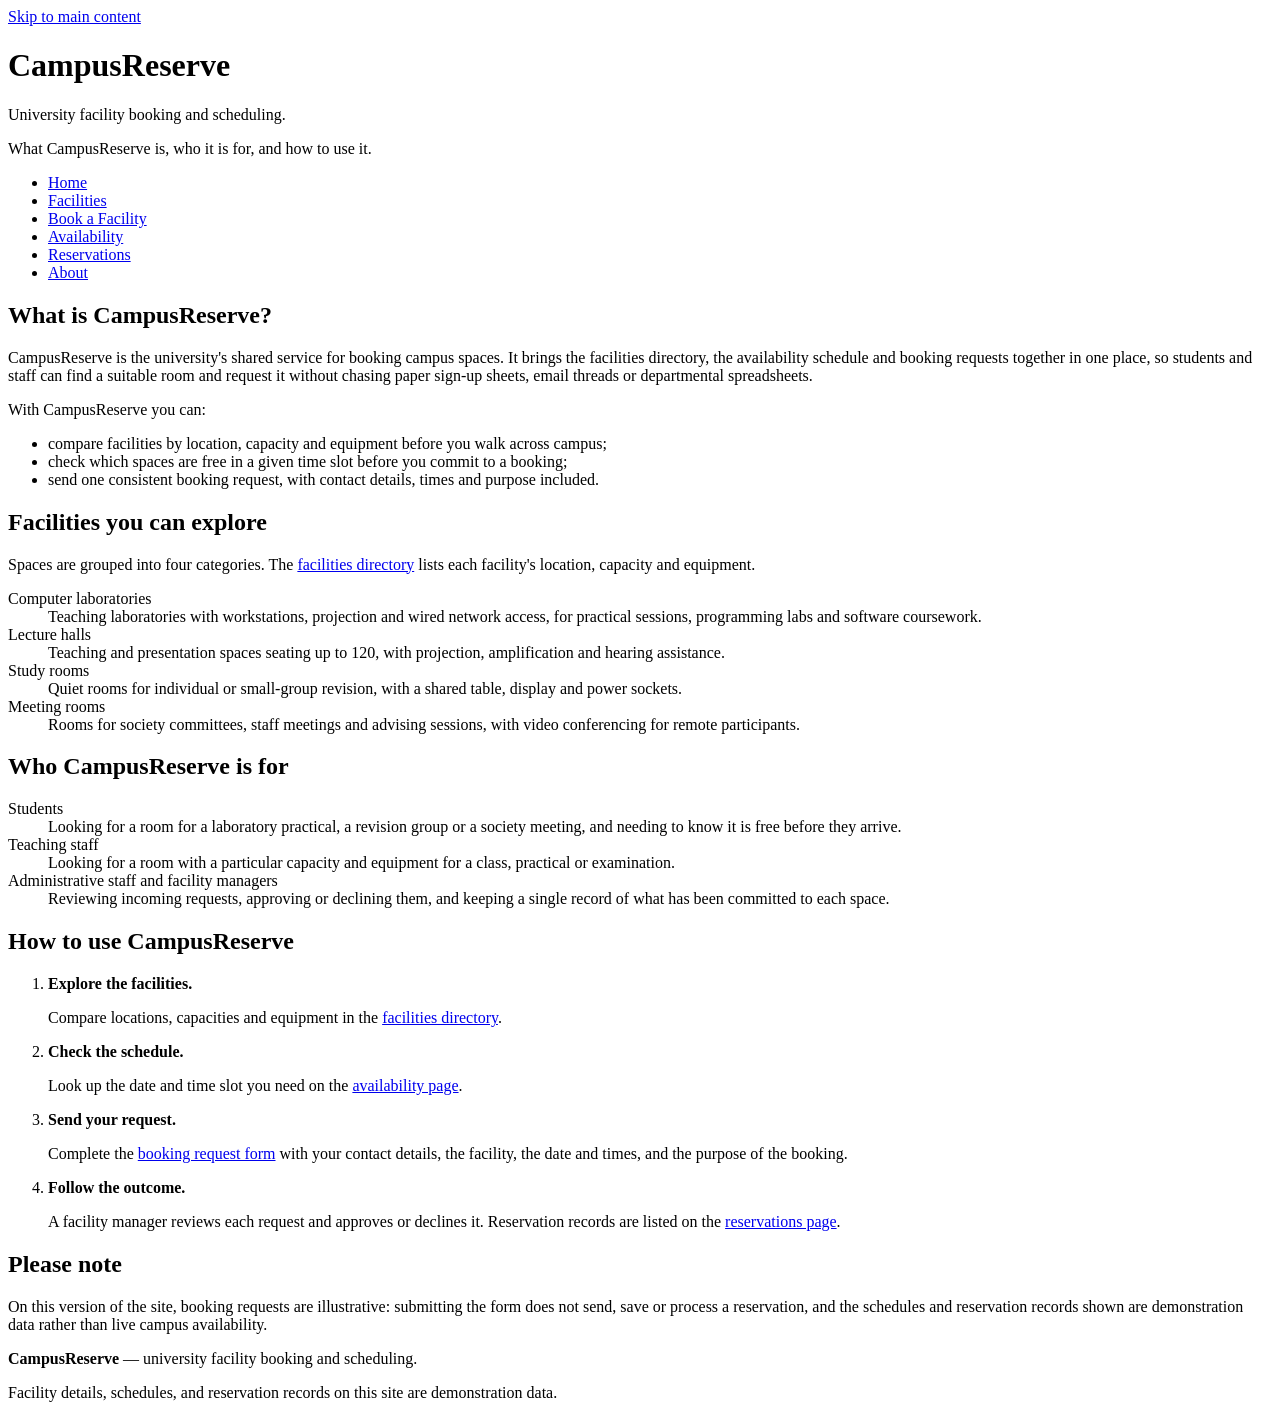
==== about.html @ 654aefa2 "Add about page" ====
<!DOCTYPE html>
<html lang="en">
<head>
  <meta charset="UTF-8">
  <meta name="viewport" content="width=device-width, initial-scale=1.0">
  <title>CampusReserve | About</title>
  <meta name="description" content="About CampusReserve: what it is, who it is for, the facilities you can explore, and how to send a booking request.">
</head>
<body>
  <a href="#main-content">Skip to main content</a>

  <header>
    <h1>CampusReserve</h1>
    <p>University facility booking and scheduling.</p>
    <p>What CampusReserve is, who it is for, and how to use it.</p>
  </header>

  <nav aria-label="Main navigation">
    <ul>
      <li><a href="index.html">Home</a></li>
      <li><a href="facilities.html">Facilities</a></li>
      <li><a href="booking.html">Book a Facility</a></li>
      <li><a href="availability.html">Availability</a></li>
      <li><a href="reservations.html">Reservations</a></li>
      <li><a href="about.html" aria-current="page">About</a></li>
    </ul>
  </nav>

  <main id="main-content">
    <section aria-labelledby="what-heading">
      <h2 id="what-heading">What is CampusReserve?</h2>
      <p>
        CampusReserve is the university's shared service for booking campus spaces. It brings the
        facilities directory, the availability schedule and booking requests together in one place, so
        students and staff can find a suitable room and request it without chasing paper sign-up
        sheets, email threads or departmental spreadsheets.
      </p>
      <p>With CampusReserve you can:</p>
      <ul>
        <li>compare facilities by location, capacity and equipment before you walk across campus;</li>
        <li>check which spaces are free in a given time slot before you commit to a booking;</li>
        <li>send one consistent booking request, with contact details, times and purpose included.</li>
      </ul>
    </section>

    <section aria-labelledby="facilities-heading">
      <h2 id="facilities-heading">Facilities you can explore</h2>
      <p>
        Spaces are grouped into four categories. The
        <a href="facilities.html">facilities directory</a> lists each facility's location, capacity
        and equipment.
      </p>
      <dl>
        <dt>Computer laboratories</dt>
        <dd>
          Teaching laboratories with workstations, projection and wired network access, for practical
          sessions, programming labs and software coursework.
        </dd>
        <dt>Lecture halls</dt>
        <dd>
          Teaching and presentation spaces seating up to 120, with projection, amplification and
          hearing assistance.
        </dd>
        <dt>Study rooms</dt>
        <dd>
          Quiet rooms for individual or small-group revision, with a shared table, display and power
          sockets.
        </dd>
        <dt>Meeting rooms</dt>
        <dd>
          Rooms for society committees, staff meetings and advising sessions, with video conferencing
          for remote participants.
        </dd>
      </dl>
    </section>

    <section aria-labelledby="users-heading">
      <h2 id="users-heading">Who CampusReserve is for</h2>
      <dl>
        <dt>Students</dt>
        <dd>
          Looking for a room for a laboratory practical, a revision group or a society meeting, and
          needing to know it is free before they arrive.
        </dd>
        <dt>Teaching staff</dt>
        <dd>
          Looking for a room with a particular capacity and equipment for a class, practical or
          examination.
        </dd>
        <dt>Administrative staff and facility managers</dt>
        <dd>
          Reviewing incoming requests, approving or declining them, and keeping a single record of
          what has been committed to each space.
        </dd>
      </dl>
    </section>

    <section aria-labelledby="using-heading">
      <h2 id="using-heading">How to use CampusReserve</h2>
      <ol>
        <li>
          <strong>Explore the facilities.</strong>
          <p>
            Compare locations, capacities and equipment in the
            <a href="facilities.html">facilities directory</a>.
          </p>
        </li>
        <li>
          <strong>Check the schedule.</strong>
          <p>
            Look up the date and time slot you need on the
            <a href="availability.html">availability page</a>.
          </p>
        </li>
        <li>
          <strong>Send your request.</strong>
          <p>
            Complete the <a href="booking.html">booking request form</a> with your contact details,
            the facility, the date and times, and the purpose of the booking.
          </p>
        </li>
        <li>
          <strong>Follow the outcome.</strong>
          <p>
            A facility manager reviews each request and approves or declines it. Reservation records
            are listed on the <a href="reservations.html">reservations page</a>.
          </p>
        </li>
      </ol>
    </section>

    <section aria-labelledby="notice-heading">
      <h2 id="notice-heading">Please note</h2>
      <p>
        On this version of the site, booking requests are illustrative: submitting the form does not
        send, save or process a reservation, and the schedules and reservation records shown are
        demonstration data rather than live campus availability.
      </p>
    </section>
  </main>

  <footer>
    <p><strong>CampusReserve</strong> &mdash; university facility booking and scheduling.</p>
    <p>Facility details, schedules, and reservation records on this site are demonstration data.</p>
  </footer>
</body>
</html>
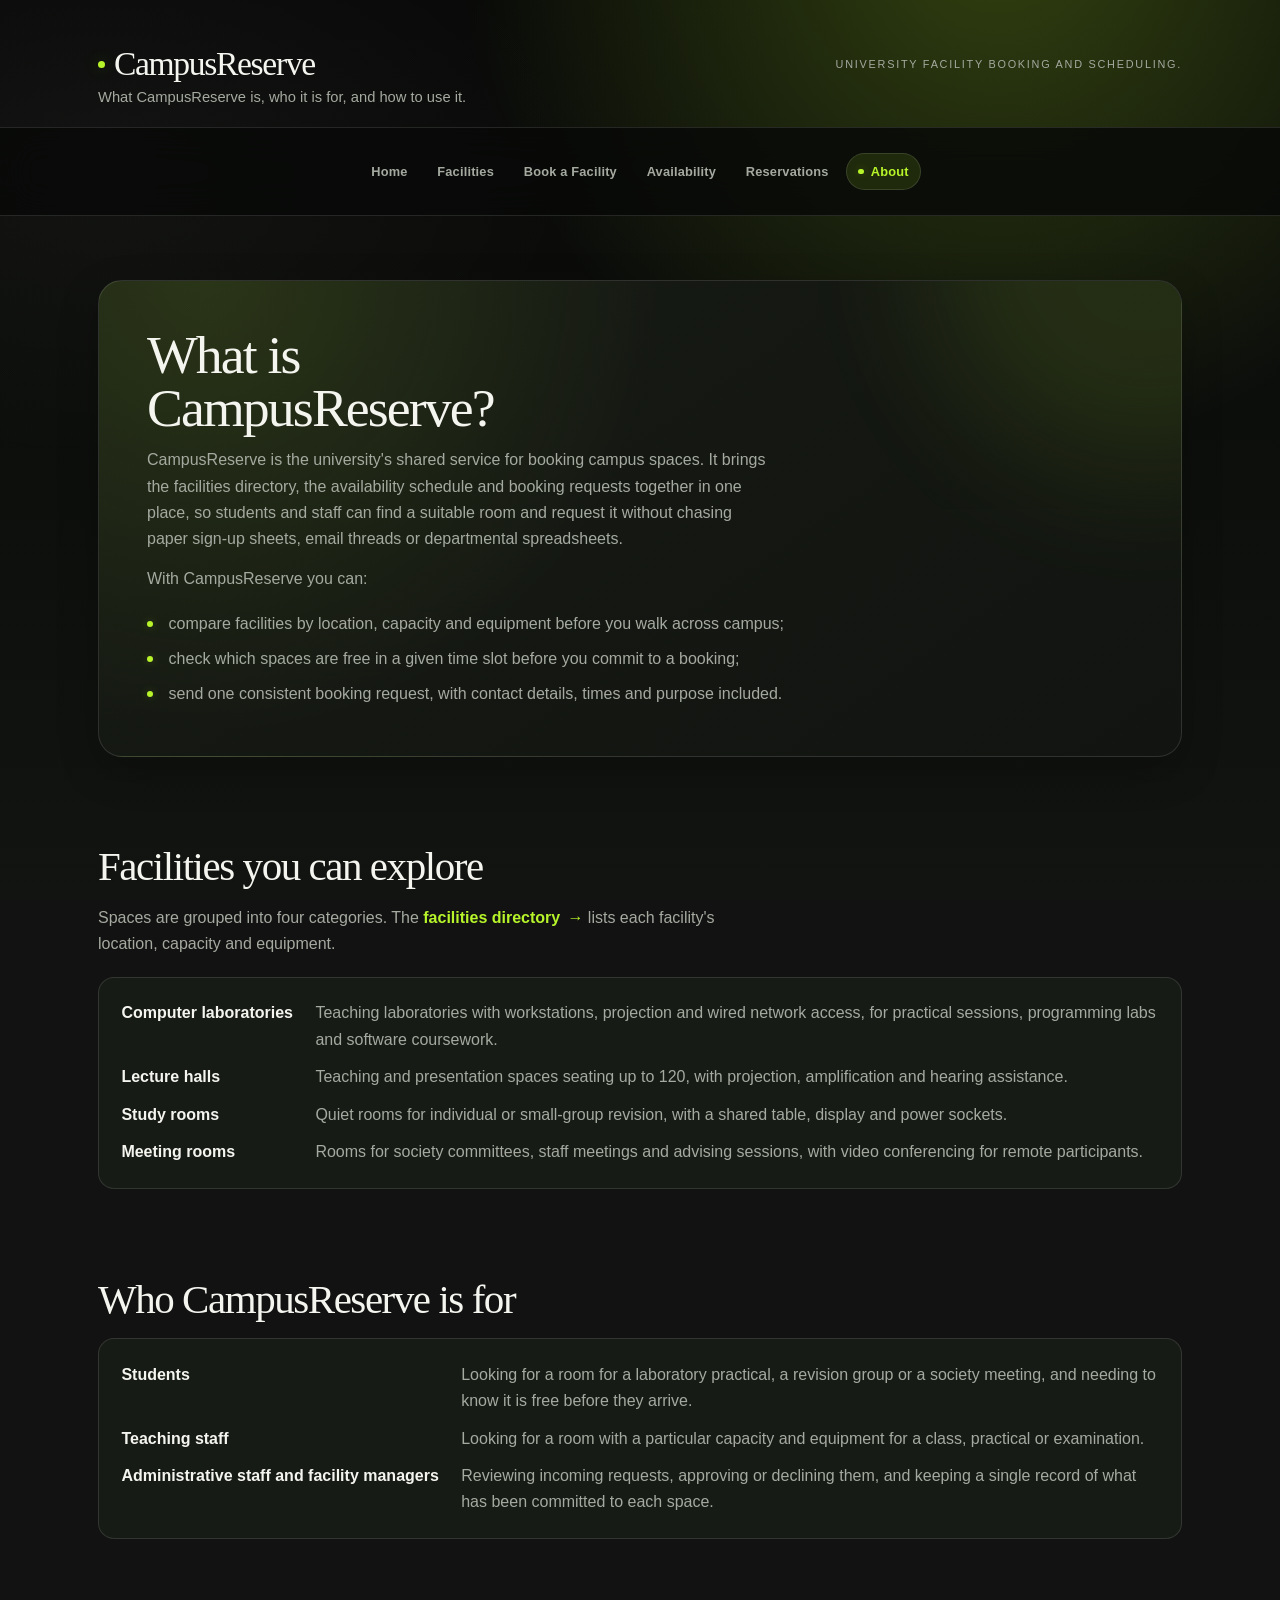
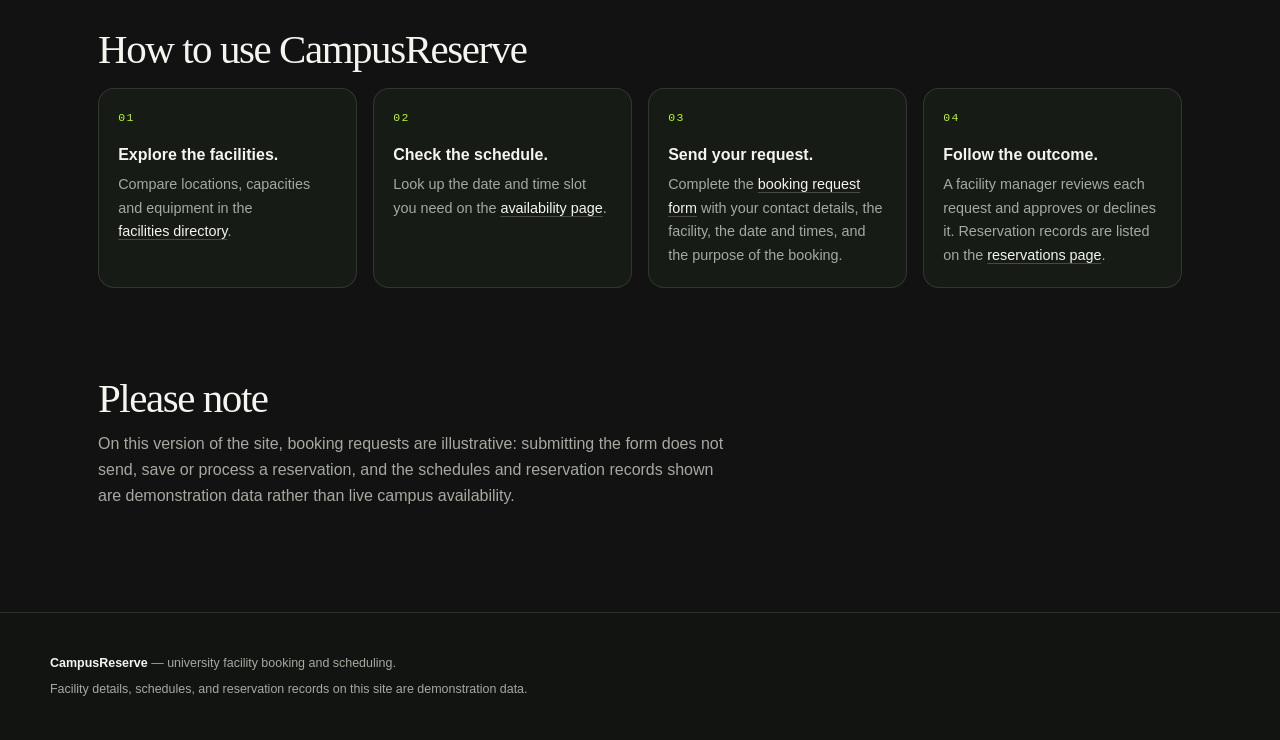
==== commit 3b082ccb: "Add responsive CSS foundation and theme architecture" ====
--- a/about.html
+++ b/about.html
@@ -5,8 +5,9 @@
   <meta name="viewport" content="width=device-width, initial-scale=1.0">
   <title>CampusReserve | About</title>
   <meta name="description" content="About CampusReserve: what it is, who it is for, the facilities you can explore, and how to send a booking request.">
+  <link rel="stylesheet" href="styles.css">
 </head>
-<body>
+<body class="page-about">
   <a href="#main-content">Skip to main content</a>
 
   <header>
--- a/styles.css
+++ b/styles.css
@@ -0,0 +1,1434 @@
+/* ==========================================================================
+   CampusReserve — Lime Afterdark
+   CSS Phase 1: shared design system, page styling, and theme foundations.
+   ========================================================================== */
+
+/* --------------------------------------------------------------------------
+   1. Theme tokens
+   Default: Lime Afterdark. Alternate themes override only the token layer.
+   -------------------------------------------------------------------------- */
+
+:root {
+  color-scheme: dark;
+
+  --bg: #080908;
+  --bg-secondary: #111410;
+  --surface: #171B15;
+  --surface-elevated: #20251D;
+
+  --text: #F5F5F0;
+  --text-secondary: #A5AAA0;
+  --text-muted: #7C8379;
+
+  --accent: #B7F52A;
+  --accent-contrast: #080908;
+  --accent-soft: rgba(183, 245, 42, 0.12);
+  --accent-glow: rgba(183, 245, 42, 0.24);
+
+  --border: rgba(245, 245, 240, 0.12);
+  --border-strong: rgba(245, 245, 240, 0.22);
+  --overlay: rgba(245, 245, 240, 0.04);
+  --overlay-strong: rgba(245, 245, 240, 0.08);
+
+  --danger: #FF8A7A;
+  --warning: #F2C66D;
+
+  --shadow: 0 24px 70px rgba(0, 0, 0, 0.36);
+  --shadow-soft: 0 14px 40px rgba(0, 0, 0, 0.22);
+
+  --radius-sm: 0.65rem;
+  --radius-md: 1rem;
+  --radius-lg: 1.5rem;
+  --radius-pill: 999px;
+
+  --max-width: 1180px;
+  --gutter: clamp(1.1rem, 4vw, 3rem);
+
+  --font-display: "Iowan Old Style", "Palatino Linotype", "Book Antiqua", Palatino, Georgia, serif;
+  --font-sans: "Inter", "Segoe UI", "Helvetica Neue", Arial, sans-serif;
+  --font-mono: "SFMono-Regular", Consolas, "Liberation Mono", monospace;
+
+  --ease: 180ms ease;
+  --nav-bg: rgba(8, 9, 8, 0.82);
+}
+
+body[data-theme="midnight"] {
+  --bg: #101C2C;
+  --bg-secondary: #0B1521;
+  --surface: #162538;
+  --surface-elevated: #1D3046;
+
+  --text: #F5F5F0;
+  --text-secondary: #B6C2CE;
+  --text-muted: #8393A3;
+
+  --accent: #72B89B;
+  --accent-contrast: #08120F;
+  --accent-soft: rgba(114, 184, 155, 0.14);
+  --accent-glow: rgba(114, 184, 155, 0.22);
+
+  --border: rgba(245, 245, 240, 0.14);
+  --border-strong: rgba(245, 245, 240, 0.24);
+  --overlay: rgba(245, 245, 240, 0.045);
+  --overlay-strong: rgba(245, 245, 240, 0.09);
+
+  --danger: #FF9A8F;
+  --warning: #F4CC7A;
+  --nav-bg: rgba(16, 28, 44, 0.84);
+}
+
+body[data-theme="coastal"] {
+  --bg: #102B49;
+  --bg-secondary: #0A1F36;
+  --surface: #163552;
+  --surface-elevated: #1D4163;
+
+  --text: #F4EBDD;
+  --text-secondary: #C7D6E2;
+  --text-muted: #91A9BC;
+
+  --accent: #FF705F;
+  --accent-contrast: #102B49;
+  --accent-soft: rgba(255, 112, 95, 0.14);
+  --accent-glow: rgba(255, 112, 95, 0.24);
+
+  --border: rgba(244, 235, 221, 0.16);
+  --border-strong: rgba(244, 235, 221, 0.28);
+  --overlay: rgba(244, 235, 221, 0.05);
+  --overlay-strong: rgba(244, 235, 221, 0.1);
+
+  --danger: #FF9A8F;
+  --warning: #FFD166;
+  --nav-bg: rgba(16, 43, 73, 0.86);
+}
+
+/* --------------------------------------------------------------------------
+   2. Base and accessibility
+   -------------------------------------------------------------------------- */
+
+*,
+*::before,
+*::after {
+  box-sizing: border-box;
+}
+
+html {
+  scroll-behavior: smooth;
+  scroll-padding-top: 6rem;
+}
+
+body {
+  min-width: 320px;
+  min-height: 100vh;
+  margin: 0;
+  overflow-x: hidden;
+  background:
+    radial-gradient(ellipse at 78% -8%, var(--accent-glow), transparent 34rem),
+    radial-gradient(ellipse at 8% 18%, var(--overlay), transparent 30rem),
+    linear-gradient(180deg, var(--bg) 0%, var(--bg-secondary) 100%);
+  background-attachment: fixed;
+  color: var(--text);
+  font-family: var(--font-sans);
+  font-size: 1rem;
+  line-height: 1.65;
+  -webkit-font-smoothing: antialiased;
+  text-rendering: optimizeLegibility;
+}
+
+img,
+svg {
+  max-width: 100%;
+}
+
+img {
+  display: block;
+  height: auto;
+}
+
+::selection {
+  background: var(--accent);
+  color: var(--accent-contrast);
+}
+
+a {
+  color: var(--text);
+  text-decoration-thickness: 0.08em;
+  text-underline-offset: 0.18em;
+  text-decoration-color: var(--border-strong);
+  transition:
+    color var(--ease),
+    text-decoration-color var(--ease);
+}
+
+a:hover {
+  color: var(--accent);
+  text-decoration-color: var(--accent);
+}
+
+:focus-visible {
+  outline: 2px solid var(--accent);
+  outline-offset: 3px;
+}
+
+strong {
+  color: var(--text);
+  font-weight: 700;
+}
+
+body > a[href="#main-content"] {
+  position: fixed;
+  top: 0.75rem;
+  left: 0.75rem;
+  z-index: 100;
+  padding: 0.65rem 1rem;
+  border-radius: var(--radius-pill);
+  background: var(--accent);
+  color: var(--accent-contrast);
+  font-size: 0.82rem;
+  font-weight: 700;
+  text-decoration: none;
+  transform: translateY(-160%);
+  transition: transform var(--ease);
+}
+
+body > a[href="#main-content"]:focus {
+  outline-color: var(--text);
+  transform: translateY(0);
+}
+
+/* --------------------------------------------------------------------------
+   3. Typography
+   -------------------------------------------------------------------------- */
+
+h1,
+h2,
+h3,
+h4,
+p,
+dl,
+dd,
+figure {
+  margin: 0;
+}
+
+h1,
+h2 {
+  font-family: var(--font-display);
+  font-weight: 500;
+  line-height: 0.98;
+  letter-spacing: -0.035em;
+  text-wrap: balance;
+}
+
+h1 {
+  font-size: clamp(1.7rem, 3.2vw, 2.4rem);
+}
+
+h2 {
+  font-size: clamp(1.8rem, 3.2vw, 2.8rem);
+}
+
+h3 {
+  font-family: var(--font-sans);
+  font-size: 1.05rem;
+  font-weight: 700;
+  line-height: 1.25;
+  letter-spacing: -0.01em;
+  text-wrap: balance;
+}
+
+p {
+  text-wrap: pretty;
+}
+
+/* --------------------------------------------------------------------------
+   4. Shared site chrome
+   -------------------------------------------------------------------------- */
+
+body > header {
+  width: min(100%, var(--max-width));
+  margin-inline: auto;
+  padding: clamp(1.6rem, 4vw, 3rem) var(--gutter) 1.1rem;
+  display: flex;
+  flex-wrap: wrap;
+  align-items: baseline;
+  gap: 0.25rem 1rem;
+}
+
+body > header h1 {
+  display: inline-flex;
+  align-items: center;
+  gap: 0.55rem;
+  margin-right: auto;
+  font-size: clamp(1.55rem, 2.8vw, 2.1rem);
+  letter-spacing: -0.04em;
+}
+
+body > header h1::before {
+  content: "";
+  width: 0.45rem;
+  height: 0.45rem;
+  flex: none;
+  border-radius: 50%;
+  background: var(--accent);
+  box-shadow: 0 0 16px var(--accent-glow);
+}
+
+body > header p {
+  color: var(--text-secondary);
+  font-size: 0.82rem;
+}
+
+body > header p:first-of-type {
+  color: var(--text-secondary);
+  font-size: 0.68rem;
+  letter-spacing: 0.16em;
+  text-transform: uppercase;
+}
+
+body > header p:last-of-type {
+  flex-basis: 100%;
+  max-width: 70ch;
+  font-size: 0.92rem;
+}
+
+body > nav {
+  position: sticky;
+  top: 0;
+  z-index: 50;
+  border-block: 1px solid var(--border);
+  background: var(--nav-bg);
+  -webkit-backdrop-filter: blur(18px);
+  backdrop-filter: blur(18px);
+}
+
+body > nav ul {
+  width: min(100%, var(--max-width));
+  margin-inline: auto;
+  padding: 0.55rem var(--gutter);
+  list-style: none;
+  display: flex;
+  flex-wrap: wrap;
+  justify-content: center;
+  gap: 0.15rem 0.3rem;
+}
+
+body > nav a {
+  display: inline-flex;
+  align-items: center;
+  min-height: 2.35rem;
+  padding: 0.4rem 0.78rem;
+  border-radius: var(--radius-pill);
+  color: var(--text-secondary);
+  font-size: 0.8rem;
+  font-weight: 600;
+  letter-spacing: 0.015em;
+  text-decoration: none;
+  transition:
+    color var(--ease),
+    background-color var(--ease),
+    box-shadow var(--ease);
+}
+
+body > nav a:hover {
+  color: var(--text);
+  background: var(--overlay-strong);
+}
+
+body > nav a[aria-current="page"] {
+  color: var(--accent);
+  background: var(--accent-soft);
+  box-shadow: inset 0 0 0 1px var(--border);
+}
+
+body > nav a[aria-current="page"]::before {
+  content: "";
+  width: 0.34rem;
+  height: 0.34rem;
+  margin-right: 0.45rem;
+  border-radius: 50%;
+  background: var(--accent);
+  box-shadow: 0 0 10px var(--accent-glow);
+}
+
+main {
+  width: min(100%, var(--max-width));
+  margin-inline: auto;
+  padding: clamp(2rem, 5vw, 4.5rem) var(--gutter) clamp(4rem, 8vw, 7rem);
+}
+
+main > section {
+  scroll-margin-top: 6rem;
+}
+
+main > section + section {
+  margin-top: clamp(3rem, 7vw, 6rem);
+}
+
+main > section > h2 {
+  margin-bottom: 0.8rem;
+}
+
+main > section > h2 + p {
+  max-width: 72ch;
+  color: var(--text-secondary);
+}
+
+main > section > p {
+  max-width: 72ch;
+  color: var(--text-secondary);
+}
+
+main > section > p + p {
+  margin-top: 0.8rem;
+}
+
+main > section > p > a {
+  font-weight: 600;
+}
+
+main > section > p > a:only-child {
+  display: inline-flex;
+  align-items: center;
+  gap: 0.45rem;
+  margin-top: 0.35rem;
+  color: var(--accent);
+  font-weight: 700;
+  text-decoration: none;
+}
+
+main > section > p > a:only-child::after {
+  content: "→";
+  transition: transform var(--ease);
+}
+
+main > section > p + dl,
+main > section > p + ol,
+main > section > p + ul,
+main > section > h2 + dl,
+main > section > h2 + ol,
+main > section > h2 + ul {
+  margin-top: 1.2rem;
+}
+
+/* --------------------------------------------------------------------------
+   5. Homepage hero
+   -------------------------------------------------------------------------- */
+
+body.page-home main > section:first-of-type {
+  position: relative;
+  isolation: isolate;
+  display: grid;
+  grid-template-columns: minmax(0, 1.08fr) minmax(280px, 0.92fr);
+  grid-template-areas:
+    "title media"
+    "copy media"
+    "cta media";
+  gap: 0.9rem clamp(2rem, 5vw, 4.5rem);
+  align-items: center;
+  padding: clamp(1.4rem, 3.5vw, 3rem);
+  overflow: hidden;
+  border: 1px solid var(--border);
+  border-radius: var(--radius-lg);
+  background:
+    radial-gradient(circle at 18% 12%, var(--accent-soft), transparent 38%),
+    linear-gradient(145deg, var(--surface) 0%, var(--bg-secondary) 78%);
+  box-shadow: var(--shadow);
+}
+
+body.page-home main > section:first-of-type::after {
+  content: "";
+  position: absolute;
+  top: -18rem;
+  right: -14rem;
+  z-index: -1;
+  width: 34rem;
+  height: 34rem;
+  border-radius: 50%;
+  background: var(--accent-glow);
+  filter: blur(80px);
+  opacity: 0.55;
+  pointer-events: none;
+}
+
+body.page-home main > section:first-of-type > * {
+  position: relative;
+  z-index: 1;
+}
+
+body.page-home main > section:first-of-type h2 {
+  grid-area: title;
+  max-width: 11ch;
+  font-size: clamp(3rem, 7.2vw, 6.3rem);
+  line-height: 0.9;
+  letter-spacing: -0.06em;
+}
+
+body.page-home main > section:first-of-type .hero-accent {
+  color: var(--accent);
+  font-style: italic;
+  font-weight: 500;
+}
+
+body.page-home main > section:first-of-type > p:nth-of-type(1) {
+  grid-area: copy;
+  max-width: 52ch;
+  color: var(--text-secondary);
+  font-size: clamp(1rem, 1.35vw, 1.15rem);
+}
+
+body.page-home main > section:first-of-type > p:nth-of-type(2) {
+  grid-area: cta;
+  margin-top: 0.55rem;
+}
+
+body.page-home main > section:first-of-type > p:nth-of-type(2) a {
+  display: inline-flex;
+  align-items: center;
+  gap: 0.6rem;
+  padding: 0.85rem 1.25rem;
+  border-radius: var(--radius-pill);
+  background: var(--accent);
+  color: var(--accent-contrast);
+  font-weight: 700;
+  text-decoration: none;
+  box-shadow: 0 10px 30px var(--accent-glow);
+  transition:
+    transform var(--ease),
+    box-shadow var(--ease),
+    background-color var(--ease);
+}
+
+body.page-home main > section:first-of-type > p:nth-of-type(2) a::after {
+  content: "→";
+  font-size: 1.05em;
+  transition: transform var(--ease);
+}
+
+body.page-home main > section:first-of-type > p:nth-of-type(2) a:focus-visible {
+  outline-color: var(--text);
+}
+
+body.page-home main > section:first-of-type figure {
+  grid-area: media;
+  position: relative;
+  align-self: stretch;
+  min-height: 420px;
+  margin: 0;
+  overflow: hidden;
+  border: 1px solid var(--border);
+  border-radius: calc(var(--radius-lg) - 0.35rem);
+  background: var(--surface-elevated);
+}
+
+body.page-home main > section:first-of-type figure::after {
+  content: "";
+  position: absolute;
+  inset: 0;
+  background: linear-gradient(180deg, transparent 52%, rgba(8, 9, 8, 0.78) 100%);
+  pointer-events: none;
+}
+
+body.page-home main > section:first-of-type img {
+  width: 100%;
+  height: 100%;
+  object-fit: cover;
+  object-position: center;
+  transition: transform 600ms ease;
+}
+
+body.page-home main > section:first-of-type figcaption {
+  position: absolute;
+  right: 1rem;
+  bottom: 1rem;
+  left: 1rem;
+  z-index: 2;
+  padding: 0.65rem 0.8rem;
+  border: 1px solid var(--border);
+  border-radius: var(--radius-sm);
+  background: rgba(8, 9, 8, 0.62);
+  -webkit-backdrop-filter: blur(12px);
+  backdrop-filter: blur(12px);
+  color: var(--text);
+  font-size: 0.76rem;
+}
+
+/* --------------------------------------------------------------------------
+   6. Homepage supporting sections
+   -------------------------------------------------------------------------- */
+
+main > section:has(> article) {
+  display: grid;
+  grid-template-columns: repeat(2, minmax(0, 1fr));
+  gap: 1rem;
+}
+
+main > section:has(> article) > h2,
+main > section:has(> article) > p {
+  grid-column: 1 / -1;
+}
+
+main > section:has(> article) > article:only-of-type {
+  grid-column: 1 / -1;
+}
+
+body.page-home main > section[aria-labelledby="categories-heading"] > p:last-child,
+body.page-home main > section[aria-labelledby="booking-process-heading"] > p:last-child {
+  margin-top: 1.3rem;
+}
+
+body.page-home main > section[aria-labelledby="categories-heading"] > p:last-child a,
+body.page-home main > section[aria-labelledby="booking-process-heading"] > p:last-child a {
+  display: inline-flex;
+  align-items: center;
+  gap: 0.5rem;
+  padding: 0.7rem 1rem;
+  border: 1px solid var(--border-strong);
+  border-radius: var(--radius-pill);
+  color: var(--text);
+  font-size: 0.82rem;
+  font-weight: 700;
+  text-decoration: none;
+  transition:
+    color var(--ease),
+    border-color var(--ease),
+    background-color var(--ease);
+}
+
+body.page-home main > section[aria-labelledby="categories-heading"] > p:last-child a::after,
+body.page-home main > section[aria-labelledby="booking-process-heading"] > p:last-child a::after {
+  content: "→";
+  transition: transform var(--ease);
+}
+
+body.page-home main > section[aria-labelledby="spaces-heading"] {
+  display: grid;
+  grid-template-columns: repeat(auto-fit, minmax(min(100%, 220px), 1fr));
+  gap: 1rem;
+}
+
+body.page-home main > section[aria-labelledby="spaces-heading"] > h2,
+body.page-home main > section[aria-labelledby="spaces-heading"] > p {
+  grid-column: 1 / -1;
+}
+
+body.page-home main > section[aria-labelledby="spaces-heading"] figure {
+  position: relative;
+  margin: 0;
+  overflow: hidden;
+  border: 1px solid var(--border);
+  border-radius: var(--radius-md);
+  background: var(--surface);
+}
+
+body.page-home main > section[aria-labelledby="spaces-heading"] img {
+  width: 100%;
+  aspect-ratio: 4 / 3;
+  object-fit: cover;
+  object-position: center;
+  transition: transform 500ms ease;
+}
+
+body.page-home main > section[aria-labelledby="spaces-heading"] figcaption {
+  padding: 0.75rem 0.9rem;
+  border-top: 1px solid var(--border);
+  color: var(--text-secondary);
+  font-size: 0.78rem;
+}
+
+/* --------------------------------------------------------------------------
+   7. Page introductions
+   -------------------------------------------------------------------------- */
+
+body:not(.page-home) main > section:first-of-type {
+  position: relative;
+  isolation: isolate;
+  overflow: hidden;
+  padding: clamp(1.5rem, 4vw, 3rem);
+  border: 1px solid var(--border);
+  border-radius: var(--radius-lg);
+  background:
+    radial-gradient(circle at 10% 0%, var(--accent-soft), transparent 42%),
+    linear-gradient(145deg, var(--surface), var(--bg-secondary));
+  box-shadow: var(--shadow-soft);
+}
+
+body:not(.page-home) main > section:first-of-type::after {
+  content: "";
+  position: absolute;
+  top: -16rem;
+  right: -12rem;
+  z-index: -1;
+  width: 28rem;
+  height: 28rem;
+  border-radius: 50%;
+  background: var(--accent-glow);
+  filter: blur(70px);
+  opacity: 0.45;
+  pointer-events: none;
+}
+
+body:not(.page-home) main > section:first-of-type > * {
+  position: relative;
+  z-index: 1;
+}
+
+body:not(.page-home) main > section:first-of-type h2 {
+  max-width: 14ch;
+  margin-bottom: 0.8rem;
+  font-size: clamp(2.2rem, 4.2vw, 3.8rem);
+}
+
+body:not(.page-home) main > section:first-of-type > p {
+  max-width: 70ch;
+  color: var(--text-secondary);
+}
+
+body:not(.page-home) main > section:first-of-type > p + p {
+  margin-top: 0.8rem;
+}
+
+/* --------------------------------------------------------------------------
+   8. Cards, lists, and descriptive blocks
+   -------------------------------------------------------------------------- */
+
+main > section > article {
+  position: relative;
+  overflow: hidden;
+  padding: clamp(1.2rem, 2.4vw, 1.55rem);
+  border: 1px solid var(--border);
+  border-radius: var(--radius-md);
+  background: linear-gradient(155deg, var(--surface), var(--bg-secondary));
+  box-shadow: var(--shadow-soft);
+  transition:
+    transform var(--ease),
+    border-color var(--ease),
+    box-shadow var(--ease);
+}
+
+main > section > article::before {
+  content: "";
+  position: absolute;
+  inset: 0;
+  background: radial-gradient(circle at 100% 0%, var(--accent-soft), transparent 55%);
+  opacity: 0;
+  pointer-events: none;
+  transition: opacity var(--ease);
+}
+
+main > section > article > * {
+  position: relative;
+  z-index: 1;
+}
+
+main > section > article h3 {
+  margin-bottom: 0.55rem;
+}
+
+main > section > article p {
+  color: var(--text-secondary);
+  font-size: 0.92rem;
+  line-height: 1.6;
+}
+
+main > section > article p + p {
+  margin-top: 0.35rem;
+}
+
+main > section > article p > strong:first-child {
+  color: var(--text-secondary);
+  font-size: 0.7rem;
+  font-weight: 700;
+  letter-spacing: 0.08em;
+  text-transform: uppercase;
+}
+
+main > section > ol {
+  counter-reset: step;
+  list-style: none;
+  margin: 0;
+  padding: 0;
+  display: grid;
+  grid-template-columns: repeat(auto-fit, minmax(min(100%, 210px), 1fr));
+  gap: 1rem;
+}
+
+main > section > ol > li {
+  counter-increment: step;
+  padding: 1.2rem;
+  border: 1px solid var(--border);
+  border-radius: var(--radius-md);
+  background: var(--surface);
+}
+
+main > section > ol > li::before {
+  content: counter(step, decimal-leading-zero);
+  display: block;
+  margin-bottom: 0.9rem;
+  color: var(--accent);
+  font-family: var(--font-mono);
+  font-size: 0.72rem;
+  letter-spacing: 0.12em;
+}
+
+main > section > ol > li strong {
+  display: block;
+  margin-bottom: 0.3rem;
+}
+
+main > section > ol > li p {
+  color: var(--text-secondary);
+  font-size: 0.9rem;
+}
+
+main > section > ul {
+  list-style: none;
+  margin: 0;
+  padding: 0;
+  display: grid;
+  gap: 0.55rem;
+}
+
+main > section > ul > li {
+  position: relative;
+  padding-left: 1.35rem;
+  color: var(--text-secondary);
+}
+
+main > section > ul > li::before {
+  content: "";
+  position: absolute;
+  top: 0.62em;
+  left: 0;
+  width: 0.38rem;
+  height: 0.38rem;
+  border-radius: 50%;
+  background: var(--accent);
+  box-shadow: 0 0 10px var(--accent-glow);
+}
+
+main > section > dl {
+  display: grid;
+  grid-template-columns: max-content minmax(0, 1fr);
+  gap: 0.7rem 1.4rem;
+  margin: 0;
+  padding: clamp(1rem, 2.5vw, 1.4rem);
+  border: 1px solid var(--border);
+  border-radius: var(--radius-md);
+  background: var(--surface);
+}
+
+main > section > dl dt {
+  color: var(--text);
+  font-weight: 700;
+}
+
+main > section > dl dd {
+  color: var(--text-secondary);
+}
+
+/* --------------------------------------------------------------------------
+   9. Booking form
+   -------------------------------------------------------------------------- */
+
+body.page-booking main > form {
+  margin-top: clamp(2rem, 5vw, 4rem);
+  padding: clamp(1.2rem, 3vw, 2.5rem);
+  border: 1px solid var(--border);
+  border-radius: var(--radius-lg);
+  background: linear-gradient(155deg, var(--surface), var(--bg-secondary));
+  box-shadow: var(--shadow);
+}
+
+body.page-booking form > h2 {
+  margin-bottom: 0.6rem;
+  font-size: clamp(1.8rem, 3vw, 2.7rem);
+}
+
+body.page-booking form > p {
+  max-width: 72ch;
+  color: var(--text-secondary);
+}
+
+body.page-booking fieldset {
+  margin: clamp(1.4rem, 3vw, 2rem) 0 0;
+  padding: clamp(1rem, 2.5vw, 1.5rem);
+  border: 1px solid var(--border);
+  border-radius: var(--radius-md);
+  background: var(--overlay);
+  display: grid;
+  grid-template-columns: repeat(auto-fit, minmax(min(100%, 240px), 1fr));
+  gap: 1rem;
+}
+
+body.page-booking legend {
+  padding: 0 0.5rem;
+  color: var(--text);
+  font-family: var(--font-display);
+  font-size: 1.25rem;
+  letter-spacing: -0.02em;
+}
+
+body.page-booking fieldset > p {
+  margin: 0;
+  display: flex;
+  flex-direction: column;
+  gap: 0.4rem;
+}
+
+body.page-booking fieldset > p[id],
+body.page-booking fieldset > p:has(textarea),
+body.page-booking fieldset > p:has(input[type="checkbox"]) {
+  grid-column: 1 / -1;
+}
+
+body.page-booking fieldset > p[id] {
+  display: block;
+  color: var(--text-muted);
+  font-size: 0.78rem;
+  line-height: 1.5;
+}
+
+body.page-booking label {
+  color: var(--text);
+  font-size: 0.82rem;
+  font-weight: 600;
+}
+
+body.page-booking input:not([type="checkbox"]),
+body.page-booking select,
+body.page-booking textarea {
+  width: 100%;
+  min-height: 2.9rem;
+  padding: 0.72rem 0.85rem;
+  border: 1px solid var(--border-strong);
+  border-radius: var(--radius-sm);
+  background: var(--bg-secondary);
+  color: var(--text);
+  font: inherit;
+  font-size: 0.92rem;
+  transition:
+    border-color var(--ease),
+    box-shadow var(--ease),
+    background-color var(--ease);
+}
+
+body.page-booking textarea {
+  min-height: 9rem;
+  resize: vertical;
+}
+
+body.page-booking select {
+  padding-right: 2.4rem;
+  appearance: none;
+  background-image:
+    linear-gradient(45deg, transparent 50%, var(--text-secondary) 50%),
+    linear-gradient(135deg, var(--text-secondary) 50%, transparent 50%);
+  background-position:
+    calc(100% - 1.1rem) calc(50% - 0.12rem),
+    calc(100% - 0.82rem) calc(50% - 0.12rem);
+  background-size: 0.34rem 0.34rem, 0.34rem 0.34rem;
+  background-repeat: no-repeat;
+  cursor: pointer;
+}
+
+body.page-booking select option {
+  background: var(--bg-secondary);
+  color: var(--text);
+}
+
+body.page-booking input:not([type="checkbox"]):focus,
+body.page-booking select:focus,
+body.page-booking textarea:focus {
+  outline: none;
+  border-color: var(--accent);
+  background-color: var(--surface);
+  box-shadow: 0 0 0 3px var(--accent-soft);
+}
+
+body.page-booking input[type="checkbox"] {
+  width: 1.15rem;
+  height: 1.15rem;
+  margin: 0.2rem 0 0;
+  flex: none;
+  accent-color: var(--accent);
+}
+
+body.page-booking fieldset > p:has(input[type="checkbox"]) {
+  flex-direction: row;
+  align-items: flex-start;
+  gap: 0.65rem;
+}
+
+body.page-booking fieldset > p:has(input[type="checkbox"]) label {
+  color: var(--text-secondary);
+  font-weight: 400;
+  line-height: 1.55;
+}
+
+body.page-booking form > p:has(button) {
+  display: flex;
+  flex-wrap: wrap;
+  gap: 0.7rem;
+  margin-top: 1.4rem;
+}
+
+body.page-booking button {
+  min-height: 2.9rem;
+  padding: 0.75rem 1.2rem;
+  border: 1px solid transparent;
+  border-radius: var(--radius-pill);
+  font: inherit;
+  font-size: 0.85rem;
+  font-weight: 700;
+  cursor: pointer;
+  transition:
+    transform var(--ease),
+    background-color var(--ease),
+    border-color var(--ease),
+    color var(--ease),
+    box-shadow var(--ease);
+}
+
+body.page-booking button[type="submit"] {
+  background: var(--accent);
+  color: var(--accent-contrast);
+  box-shadow: 0 10px 26px var(--accent-glow);
+}
+
+body.page-booking button[type="reset"] {
+  border-color: var(--border-strong);
+  background: transparent;
+  color: var(--text);
+}
+
+body.page-booking button:focus-visible {
+  outline: 2px solid var(--text);
+  outline-offset: 3px;
+}
+
+body.page-booking form > p:last-of-type {
+  margin-top: 1rem;
+  color: var(--text-muted);
+  font-size: 0.8rem;
+}
+
+/* --------------------------------------------------------------------------
+   10. Tables and status indicators
+   -------------------------------------------------------------------------- */
+
+.table-scroll {
+  width: 100%;
+  overflow-x: auto;
+  border: 1px solid var(--border);
+  border-radius: var(--radius-md);
+  background: var(--surface);
+  box-shadow: var(--shadow-soft);
+  -webkit-overflow-scrolling: touch;
+}
+
+table {
+  width: 100%;
+  min-width: 680px;
+  border-collapse: collapse;
+  font-size: 0.88rem;
+}
+
+body.page-availability table {
+  min-width: 720px;
+}
+
+body.page-reservations table {
+  min-width: 900px;
+}
+
+caption {
+  caption-side: top;
+  padding: 0.9rem 1rem 0.6rem;
+  color: var(--text-secondary);
+  font-size: 0.78rem;
+  text-align: left;
+}
+
+thead {
+  background: var(--overlay);
+}
+
+th,
+td {
+  padding: 0.75rem 0.9rem;
+  border-bottom: 1px solid var(--border);
+  text-align: left;
+  vertical-align: top;
+}
+
+thead th {
+  color: var(--text-secondary);
+  font-size: 0.68rem;
+  font-weight: 700;
+  letter-spacing: 0.08em;
+  text-transform: uppercase;
+  white-space: nowrap;
+}
+
+tbody th {
+  color: var(--text);
+  font-weight: 600;
+}
+
+tbody td {
+  color: var(--text-secondary);
+}
+
+tbody tr {
+  transition: background-color var(--ease);
+}
+
+tbody tr:last-child > * {
+  border-bottom: 0;
+}
+
+body.page-availability tbody td:nth-child(2) {
+  white-space: nowrap;
+}
+
+body.page-availability main > section[aria-labelledby="selected-schedule-heading"] tbody td:nth-child(4),
+body.page-availability main > section[aria-labelledby="overview-schedule-heading"] tbody td:nth-child(2),
+body.page-reservations tbody th[scope="row"] {
+  font-family: var(--font-mono);
+  font-size: 0.8rem;
+  letter-spacing: 0.02em;
+}
+
+.status {
+  font-size: 0.78rem;
+  font-weight: 700;
+  white-space: nowrap;
+}
+
+.status::before {
+  display: inline-block;
+  margin-right: 0.45rem;
+  font-size: 0.95em;
+  line-height: 1;
+}
+
+main > section > dl dt.status {
+  display: inline-flex;
+  align-items: center;
+  gap: 0.45rem;
+  font-size: 0.82rem;
+}
+
+main > section > dl dt.status::before {
+  margin-right: 0;
+}
+
+.status--available,
+.status--approved {
+  color: var(--accent);
+}
+
+.status--available::before,
+.status--approved::before {
+  content: "✓";
+}
+
+.status--reserved,
+.status--pending {
+  color: var(--warning);
+}
+
+.status--reserved::before,
+.status--pending::before {
+  content: "◷";
+}
+
+.status--unavailable,
+.status--rejected {
+  color: var(--danger);
+}
+
+.status--unavailable::before,
+.status--rejected::before {
+  content: "×";
+}
+
+/* --------------------------------------------------------------------------
+   11. Page-specific refinements
+   -------------------------------------------------------------------------- */
+
+body.page-facilities a[href="availability.html"] {
+  color: var(--accent);
+  font-weight: 600;
+}
+
+/* --------------------------------------------------------------------------
+   12. Footer
+   -------------------------------------------------------------------------- */
+
+body > footer {
+  padding: clamp(1.5rem, 4vw, 2.5rem) var(--gutter);
+  border-top: 1px solid var(--border);
+  background: var(--bg-secondary);
+}
+
+body > footer p {
+  width: min(100%, var(--max-width));
+  margin-inline: auto;
+  color: var(--text-secondary);
+  font-size: 0.78rem;
+}
+
+body > footer p + p {
+  margin-top: 0.35rem;
+}
+
+body > footer strong {
+  color: var(--text);
+}
+
+/* --------------------------------------------------------------------------
+   13. Hover interactions
+   -------------------------------------------------------------------------- */
+
+@media (hover: hover) and (pointer: fine) {
+  main > section > article:hover {
+    transform: translateY(-4px);
+    border-color: var(--border-strong);
+    box-shadow: 0 24px 55px rgba(0, 0, 0, 0.3);
+  }
+
+  main > section > article:hover::before {
+    opacity: 1;
+  }
+
+  body.page-home main > section:first-of-type > p:nth-of-type(2) a:hover {
+    transform: translateY(-2px);
+    box-shadow: 0 14px 36px var(--accent-glow);
+  }
+
+  body.page-home main > section:first-of-type > p:nth-of-type(2) a:hover::after {
+    transform: translateX(0.2rem);
+  }
+
+  body.page-home main > section[aria-labelledby="categories-heading"] > p:last-child a:hover,
+  body.page-home main > section[aria-labelledby="booking-process-heading"] > p:last-child a:hover {
+    border-color: var(--accent);
+    background: var(--accent-soft);
+    color: var(--accent);
+  }
+
+  body.page-home main > section[aria-labelledby="categories-heading"] > p:last-child a:hover::after,
+  body.page-home main > section[aria-labelledby="booking-process-heading"] > p:last-child a:hover::after {
+    transform: translateX(0.2rem);
+  }
+
+  main > section > p > a:only-child:hover::after {
+    transform: translateX(0.2rem);
+  }
+
+  body.page-home main > section:first-of-type figure:hover img,
+  body.page-home main > section[aria-labelledby="spaces-heading"] figure:hover img {
+    transform: scale(1.03);
+  }
+
+  body.page-booking button:hover {
+    transform: translateY(-1px);
+  }
+
+  body.page-booking button[type="submit"]:hover {
+    box-shadow: 0 14px 32px var(--accent-glow);
+  }
+
+  body.page-booking button[type="reset"]:hover {
+    border-color: var(--accent);
+    background: var(--overlay-strong);
+    color: var(--accent);
+  }
+
+  tbody tr:hover {
+    background: var(--overlay);
+  }
+}
+
+/* --------------------------------------------------------------------------
+   14. Responsive layout
+   -------------------------------------------------------------------------- */
+
+@media (max-width: 980px) {
+  body.page-home main > section:first-of-type {
+    grid-template-columns: 1fr;
+    grid-template-areas:
+      "title"
+      "copy"
+      "cta"
+      "media";
+  }
+
+  body.page-home main > section:first-of-type h2 {
+    max-width: 14ch;
+  }
+
+  body.page-home main > section:first-of-type figure {
+    min-height: 0;
+    aspect-ratio: 16 / 10;
+  }
+}
+
+@media (max-width: 760px) {
+  body {
+    background-attachment: scroll;
+  }
+
+  body > header {
+    padding-top: 1.4rem;
+  }
+
+  body > header h1 {
+    font-size: 1.5rem;
+  }
+
+  body > nav ul {
+    gap: 0.1rem 0.2rem;
+  }
+
+  body > nav a {
+    min-height: 2.2rem;
+    padding-inline: 0.6rem;
+    font-size: 0.76rem;
+    white-space: nowrap;
+  }
+
+  html {
+    scroll-padding-top: 8rem;
+  }
+
+  main > section {
+    scroll-margin-top: 8rem;
+  }
+
+  main {
+    padding-top: 1.6rem;
+  }
+
+  main > section + section {
+    margin-top: 3rem;
+  }
+
+  main > section:has(> article) {
+    grid-template-columns: 1fr;
+  }
+
+  body.page-home main > section:first-of-type {
+    padding: 1.1rem;
+    border-radius: var(--radius-md);
+  }
+
+  body.page-home main > section:first-of-type h2 {
+    font-size: clamp(2.7rem, 13vw, 4.2rem);
+  }
+
+  body.page-home main > section:first-of-type figure {
+    aspect-ratio: 4 / 3;
+  }
+
+  body:not(.page-home) main > section:first-of-type {
+    padding: 1.2rem;
+    border-radius: var(--radius-md);
+  }
+
+  body:not(.page-home) main > section:first-of-type h2 {
+    font-size: clamp(2rem, 10vw, 3rem);
+  }
+
+  main > section > dl {
+    grid-template-columns: 1fr;
+    gap: 0.25rem;
+  }
+
+  main > section > dl dd {
+    margin-bottom: 0.8rem;
+  }
+
+  main > section > dl dd:last-child {
+    margin-bottom: 0;
+  }
+
+  body.page-booking fieldset {
+    grid-template-columns: 1fr;
+  }
+
+  body.page-booking form > p:has(button) {
+    flex-direction: column;
+    align-items: stretch;
+  }
+
+  body.page-booking button {
+    width: 100%;
+  }
+
+  table {
+    min-width: 620px;
+  }
+}
+
+@media (max-width: 520px) {
+  body > header {
+    gap: 0.2rem;
+  }
+
+  body > header p:first-of-type {
+    font-size: 0.62rem;
+    letter-spacing: 0.12em;
+  }
+
+  body > nav a {
+    padding-inline: 0.65rem;
+    font-size: 0.76rem;
+  }
+
+  body.page-home main > section:first-of-type > p:nth-of-type(2) a {
+    width: 100%;
+    justify-content: center;
+  }
+
+  .table-scroll {
+    border-radius: var(--radius-sm);
+  }
+
+  table {
+    min-width: 560px;
+    font-size: 0.82rem;
+  }
+
+  th,
+  td {
+    padding: 0.65rem 0.75rem;
+  }
+}
+
+/* --------------------------------------------------------------------------
+   15. Graceful fallbacks and reduced motion
+   -------------------------------------------------------------------------- */
+
+@supports not selector(:has(*)) {
+  main > section > article + article {
+    margin-top: 1rem;
+  }
+}
+
+@media (prefers-reduced-motion: reduce) {
+  html {
+    scroll-behavior: auto;
+  }
+
+  *,
+  *::before,
+  *::after {
+    animation-duration: 0.01ms !important;
+    animation-iteration-count: 1 !important;
+    scroll-behavior: auto !important;
+    transition-duration: 0.01ms !important;
+  }
+}
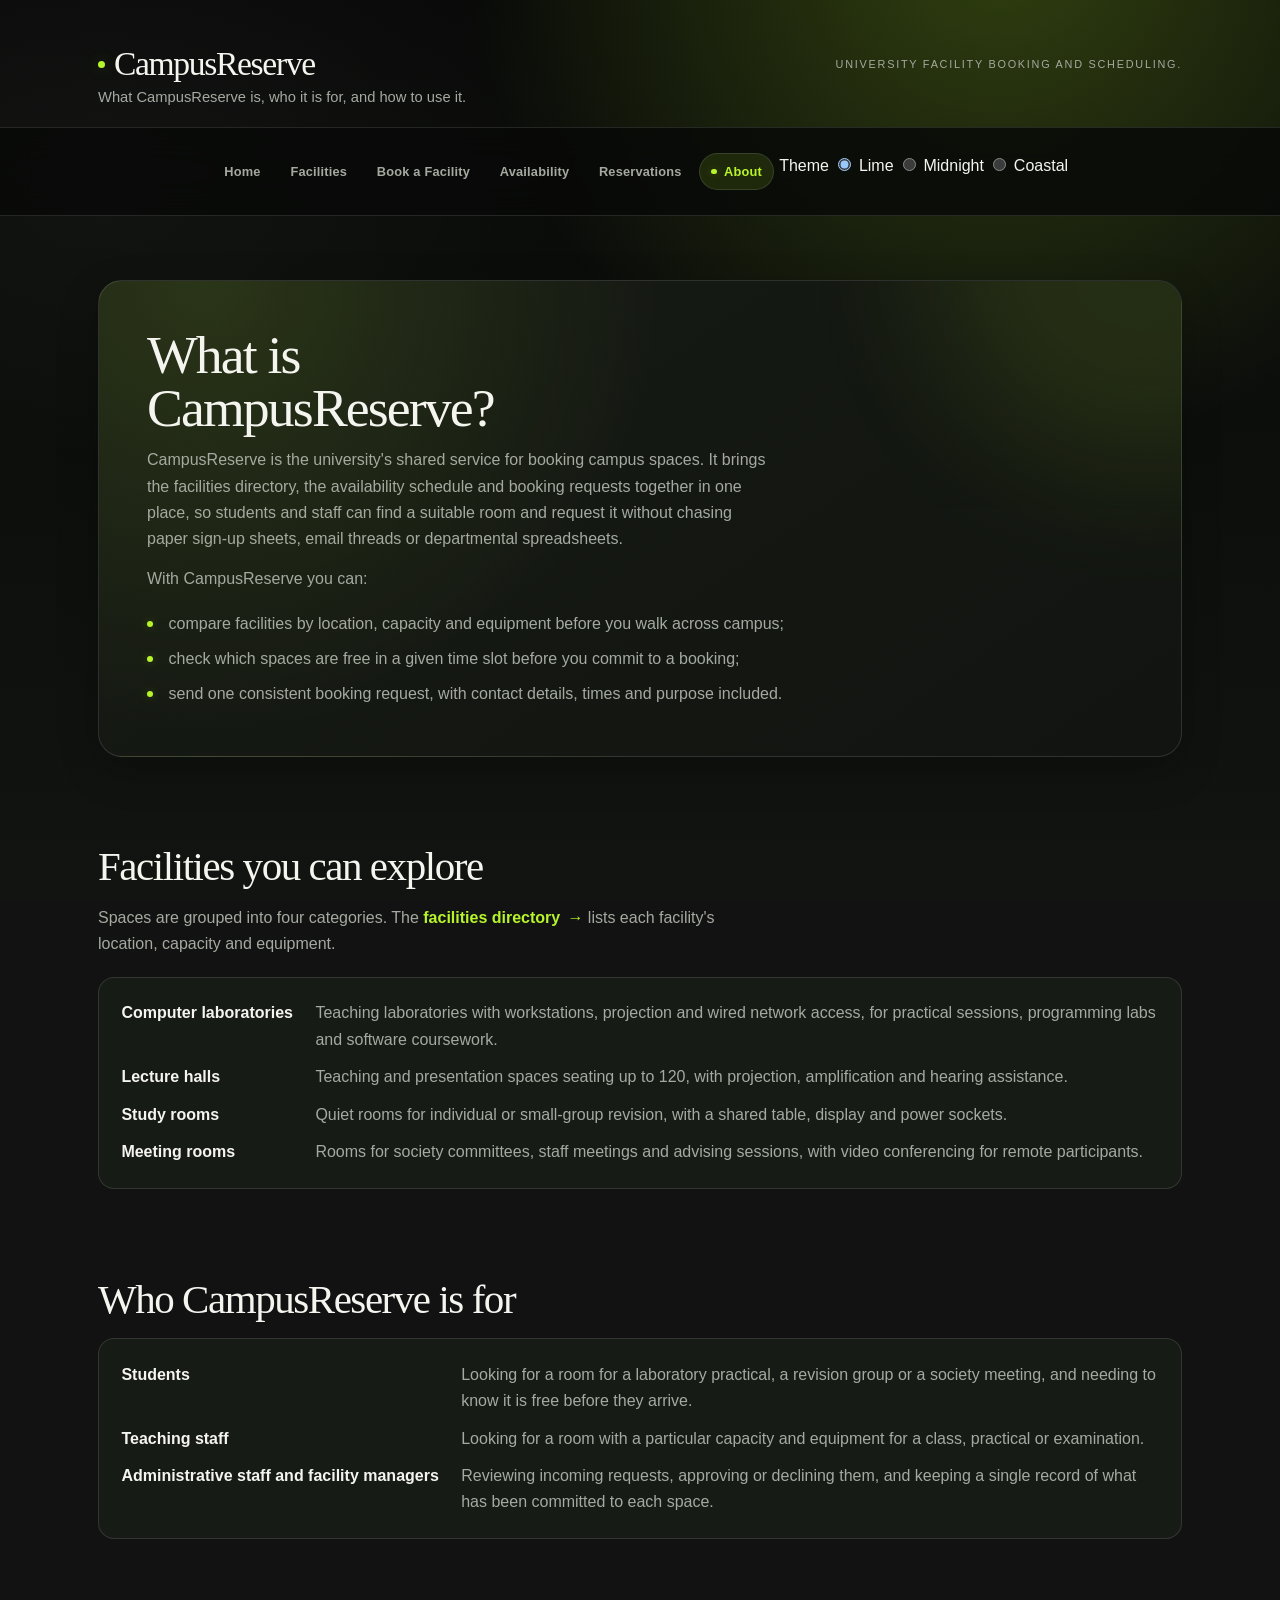
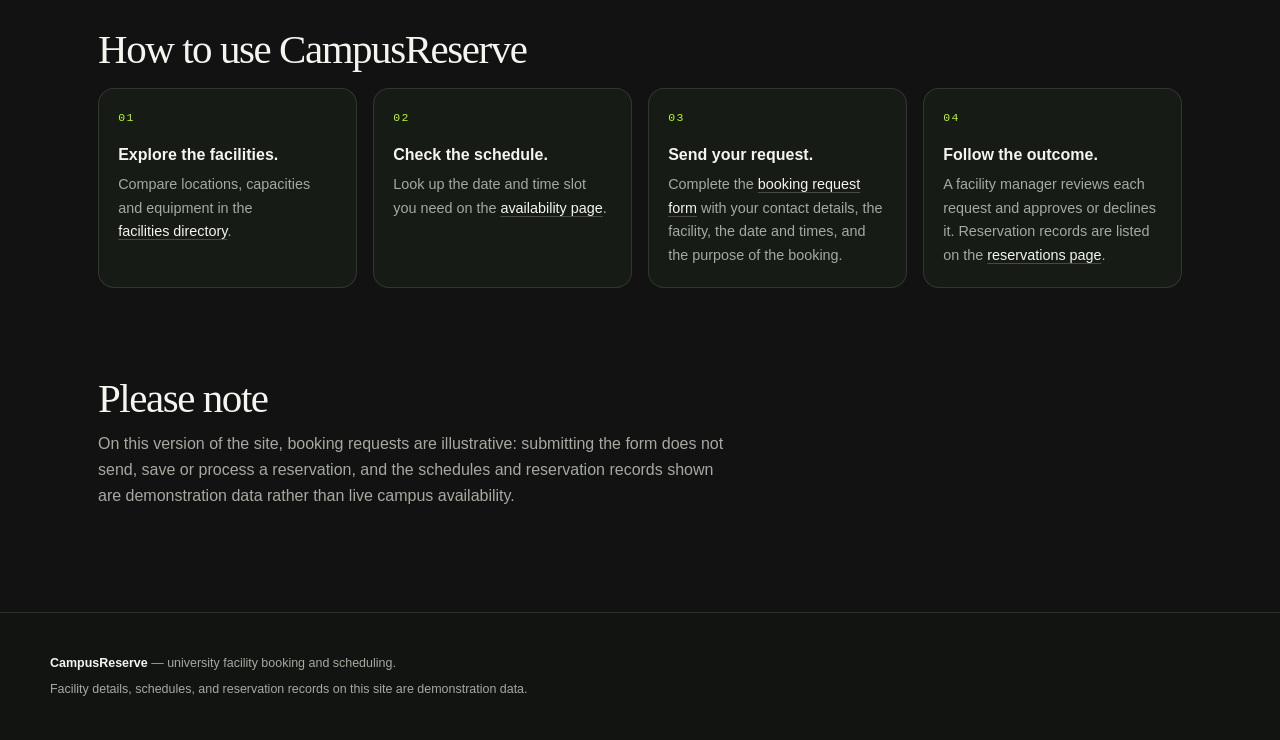
==== commit 971ab1c0: "Complete theme integration across all pages" ====
--- a/about.html
+++ b/about.html
@@ -6,6 +6,8 @@
   <title>CampusReserve | About</title>
   <meta name="description" content="About CampusReserve: what it is, who it is for, the facilities you can explore, and how to send a booking request.">
   <link rel="stylesheet" href="styles.css">
+  <link rel="stylesheet" href="css/shared/lists.css">
+  <script src="theme.js" defer></script>
 </head>
 <body class="page-about">
   <a href="#main-content">Skip to main content</a>
@@ -24,6 +26,32 @@
       <li><a href="availability.html">Availability</a></li>
       <li><a href="reservations.html">Reservations</a></li>
       <li><a href="about.html" aria-current="page">About</a></li>
+      <li class="theme-switcher">
+        <div class="theme-switcher__control" role="radiogroup" aria-labelledby="theme-switcher-label">
+          <span class="theme-switcher__label" id="theme-switcher-label">Theme</span>
+          <label class="theme-option">
+            <input class="theme-option__input" type="radio" name="theme" value="lime" aria-label="Lime Afterdark" checked>
+            <span class="theme-option__surface">
+              <span class="theme-option__swatch theme-option__swatch--lime" aria-hidden="true"></span>
+              <span class="theme-option__name">Lime</span>
+            </span>
+          </label>
+          <label class="theme-option">
+            <input class="theme-option__input" type="radio" name="theme" value="midnight" aria-label="Midnight Professional">
+            <span class="theme-option__surface">
+              <span class="theme-option__swatch theme-option__swatch--midnight" aria-hidden="true"></span>
+              <span class="theme-option__name">Midnight</span>
+            </span>
+          </label>
+          <label class="theme-option">
+            <input class="theme-option__input" type="radio" name="theme" value="coastal" aria-label="Coastal Classic">
+            <span class="theme-option__surface">
+              <span class="theme-option__swatch theme-option__swatch--coastal" aria-hidden="true"></span>
+              <span class="theme-option__name">Coastal</span>
+            </span>
+          </label>
+        </div>
+      </li>
     </ul>
   </nav>
 
--- a/css/shared/lists.css
+++ b/css/shared/lists.css
@@ -0,0 +1,128 @@
+/* ==========================================================================
+   CampusReserve - shared list components
+   Ordered lists, unordered lists, definition lists, and related spacing.
+   ========================================================================== */
+
+/* --------------------------------------------------------------------------
+   List and definition-list spacing
+   -------------------------------------------------------------------------- */
+
+main > section > p + dl,
+main > section > p + ol,
+main > section > p + ul,
+main > section > h2 + dl,
+main > section > h2 + ol,
+main > section > h2 + ul {
+  margin-top: 1.2rem;
+}
+
+/* --------------------------------------------------------------------------
+   Ordered lists
+   -------------------------------------------------------------------------- */
+
+main > section > ol {
+  counter-reset: step;
+  list-style: none;
+  margin: 0;
+  padding: 0;
+  display: grid;
+  grid-template-columns: repeat(auto-fit, minmax(min(100%, 210px), 1fr));
+  gap: 1rem;
+}
+
+main > section > ol > li {
+  counter-increment: step;
+  padding: 1.2rem;
+  border: 1px solid var(--border);
+  border-radius: var(--radius-md);
+  background: var(--surface);
+}
+
+main > section > ol > li::before {
+  content: counter(step, decimal-leading-zero);
+  display: block;
+  margin-bottom: 0.9rem;
+  color: var(--accent);
+  font-family: var(--font-mono);
+  font-size: 0.72rem;
+  letter-spacing: 0.12em;
+}
+
+main > section > ol > li strong {
+  display: block;
+  margin-bottom: 0.3rem;
+}
+
+main > section > ol > li p {
+  color: var(--text-secondary);
+  font-size: 0.9rem;
+}
+
+/* --------------------------------------------------------------------------
+   Unordered lists
+   -------------------------------------------------------------------------- */
+
+main > section > ul {
+  list-style: none;
+  margin: 0;
+  padding: 0;
+  display: grid;
+  gap: 0.55rem;
+}
+
+main > section > ul > li {
+  position: relative;
+  padding-left: 1.35rem;
+  color: var(--text-secondary);
+}
+
+main > section > ul > li::before {
+  content: "";
+  position: absolute;
+  top: 0.62em;
+  left: 0;
+  width: 0.38rem;
+  height: 0.38rem;
+  border-radius: 50%;
+  background: var(--accent);
+  box-shadow: 0 0 10px var(--accent-glow);
+}
+
+/* --------------------------------------------------------------------------
+   Definition lists
+   -------------------------------------------------------------------------- */
+
+main > section > dl {
+  display: grid;
+  grid-template-columns: max-content minmax(0, 1fr);
+  gap: 0.7rem 1.4rem;
+  margin: 0;
+  padding: clamp(1rem, 2.5vw, 1.4rem);
+  border: 1px solid var(--border);
+  border-radius: var(--radius-md);
+  background: var(--surface);
+}
+
+main > section > dl dt {
+  color: var(--text);
+  font-weight: 700;
+}
+
+main > section > dl dd {
+  color: var(--text-secondary);
+}
+
+@media (max-width: 760px) {
+  main > section > dl {
+    grid-template-columns: 1fr;
+    gap: 0.25rem;
+  }
+
+  main > section > dl dd {
+    margin-bottom: 0.8rem;
+  }
+
+  main > section > dl dd:last-child {
+    margin-bottom: 0;
+  }
+}
